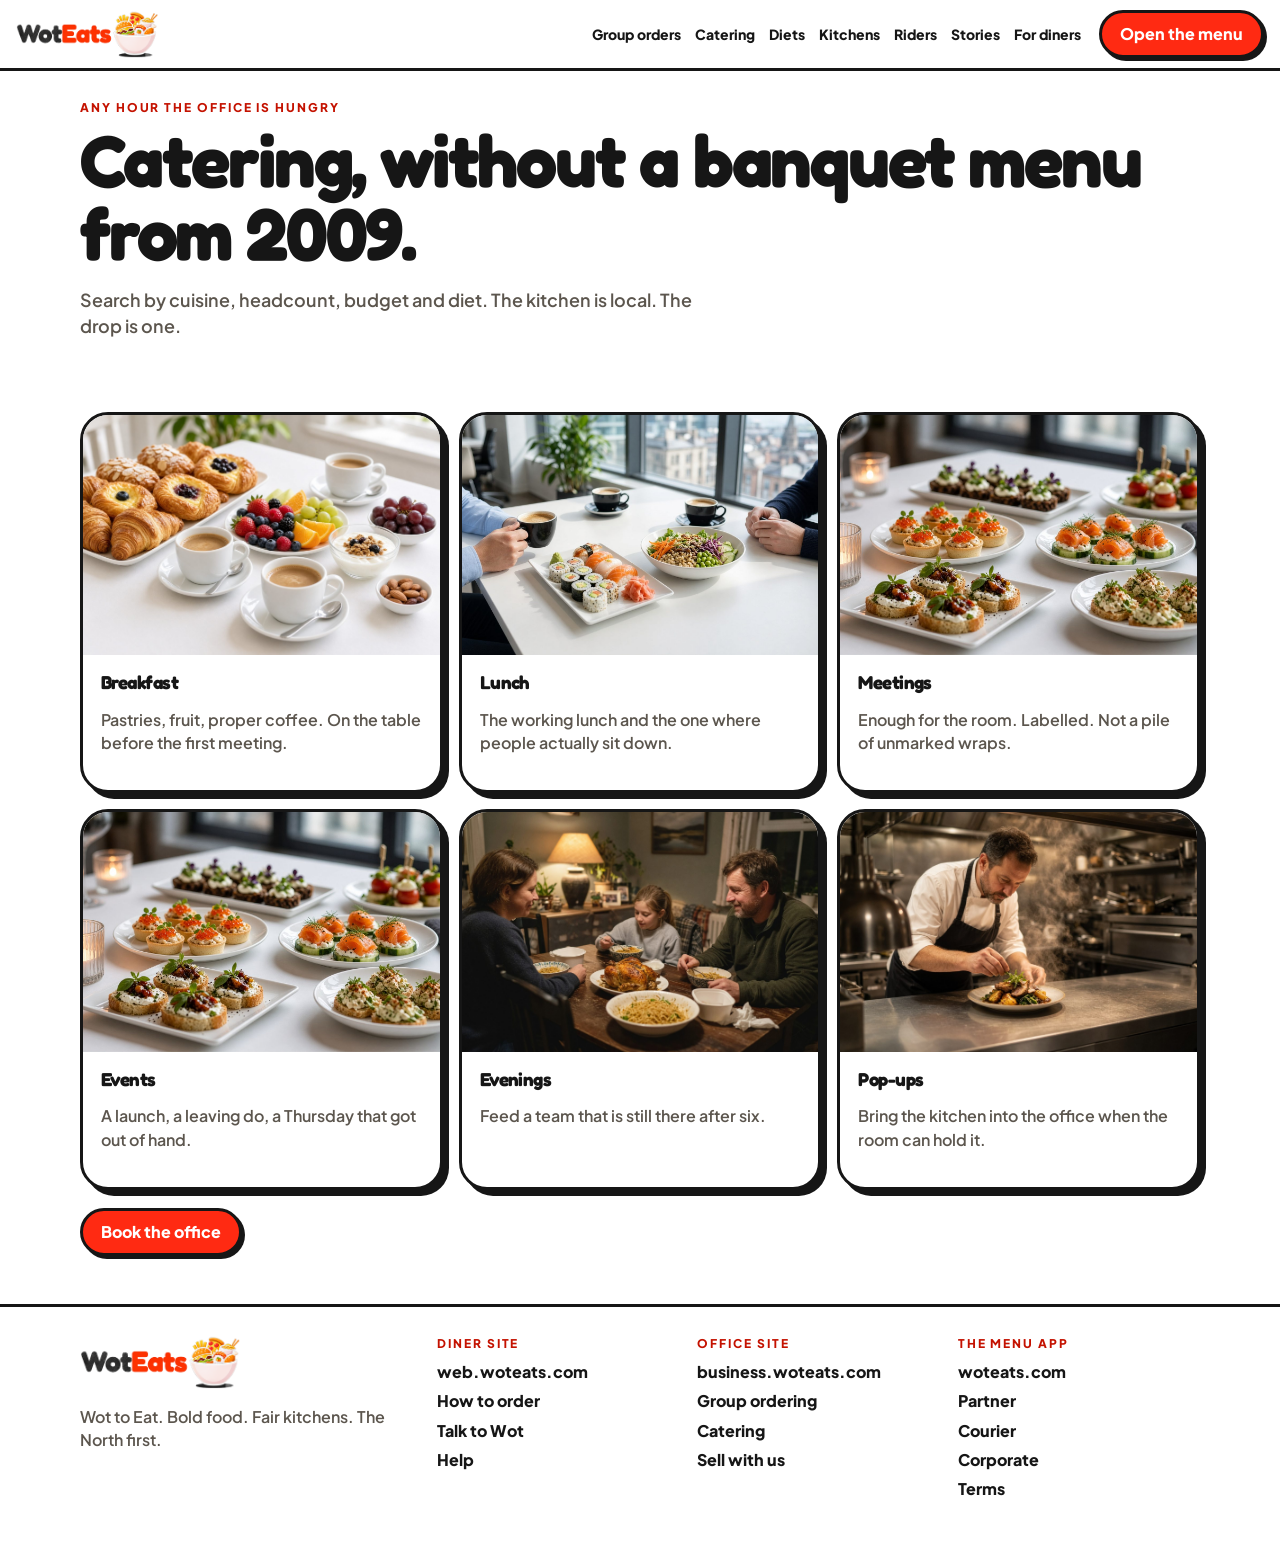
==== catering.html @ 5404f60b "Open the WotEats marketing site." ====
<!doctype html>
<html lang="en-GB">
<head>
<meta charset="utf-8">
<meta name="viewport" content="width=device-width, initial-scale=1">
<title>Catering — WotEats</title>
<meta name="description" content="Breakfast, lunch, meetings, events and evening meals from local kitchens.">
<link rel="icon" href="img/favicon.png">
<link rel="preconnect" href="https://fonts.googleapis.com">
<link href="https://fonts.googleapis.com/css2?family=Fredoka:wght@600;700&family=Plus+Jakarta+Sans:wght@500;600;700;800&display=swap" rel="stylesheet">
<link rel="stylesheet" href="styles.css">
</head>
<body>
<header class="bar">
  <a href="https://business.woteats.com" aria-label="WotEats home"><img src="img/logo.png" alt="WotEats"></a>
  <nav>
    <a href="group.html">Group orders</a><a href="catering.html">Catering</a><a href="diets.html">Diets</a><a href="kitchens.html">Kitchens</a><a href="riders.html">Riders</a><a href="stories.html">Stories</a>
    <a href="https://web.woteats.com">For diners</a>
  </nav>
  <a class="btn" href="https://woteats.com">Open the menu</a>
</header>
<main class="wrap">

<section>
  <p class="kicker">Any hour the office is hungry</p>
  <h1>Catering, without a banquet menu from 2009.</h1>
  <p class="lede">Search by cuisine, headcount, budget and diet. The kitchen is local. The drop is one.</p>
</section>
<section>
  <div class="grid3"><article class="card"><img class="photo" src="img/breakfast.jpg" alt=""><div class="pad"><h3>Breakfast</h3><p class="muted">Pastries, fruit, proper coffee. On the table before the first meeting.</p></div></article><article class="card"><img class="photo" src="img/office.jpg" alt=""><div class="pad"><h3>Lunch</h3><p class="muted">The working lunch and the one where people actually sit down.</p></div></article><article class="card"><img class="photo" src="img/canapes.jpg" alt=""><div class="pad"><h3>Meetings</h3><p class="muted">Enough for the room. Labelled. Not a pile of unmarked wraps.</p></div></article></div>
  <div style="height:16px"></div>
  <div class="grid3"><article class="card"><img class="photo" src="img/canapes.jpg" alt=""><div class="pad"><h3>Events</h3><p class="muted">A launch, a leaving do, a Thursday that got out of hand.</p></div></article><article class="card"><img class="photo" src="img/family.jpg" alt=""><div class="pad"><h3>Evenings</h3><p class="muted">Feed a team that is still there after six.</p></div></article><article class="card"><img class="photo" src="img/kitchen.jpg" alt=""><div class="pad"><h3>Pop-ups</h3><p class="muted">Bring the kitchen into the office when the room can hold it.</p></div></article></div>
  <div class="row"><a class="btn" href="https://woteats.com/corporate">Book the office</a></div>
</section>

</main>
<footer>
  <div class="wrap foot">
    <div>
      <img src="img/logo.png" alt="" style="height:54px">
      <p class="muted">Wot to Eat. Bold food. Fair kitchens. The North first.</p>
    </div>
    <div>
      <p class="kicker">Diner site</p>
      <a href="https://web.woteats.com">web.woteats.com</a>
      <a href="https://web.woteats.com/order.html">How to order</a>
      <a href="https://web.woteats.com/wot.html">Talk to Wot</a>
      <a href="https://web.woteats.com/help.html">Help</a>
    </div>
    <div>
      <p class="kicker">Office site</p>
      <a href="https://business.woteats.com">business.woteats.com</a>
      <a href="https://business.woteats.com/group.html">Group ordering</a>
      <a href="https://business.woteats.com/catering.html">Catering</a>
      <a href="https://business.woteats.com/kitchens.html">Sell with us</a>
    </div>
    <div>
      <p class="kicker">The menu app</p>
      <a href="https://woteats.com">woteats.com</a>
      <a href="https://woteats.com/partner">Partner</a>
      <a href="https://woteats.com/courier">Courier</a>
      <a href="https://woteats.com/corporate">Corporate</a>
      <a href="https://woteats.com/terms">Terms</a>
    </div>
  </div>
</footer>
</body>
</html>
---- styles.css ----
:root { --ink:#161616; --tomato:#ff2a12; --yolk:#ffcc00; --muted:#5c564e; --card:#fff; }
* { box-sizing: border-box; }
html { scroll-behavior: smooth; }
body { margin:0; background:#fff; color:var(--ink); font-family:"Plus Jakarta Sans","Avenir Next","Segoe UI",sans-serif; font-weight:600; line-height:1.45; }
h1,h2,h3,h4 { font-family:Fredoka,"Plus Jakarta Sans",sans-serif; font-weight:700; letter-spacing:-0.03em; line-height:.98; margin:0; }
img { max-width:100%; display:block; }
a { color:inherit; }
.wrap { width:min(1120px, calc(100% - 32px)); margin:0 auto; }
.bar { position:sticky; top:0; z-index:20; background:#fff; border-bottom:3px solid var(--ink); display:flex; gap:18px; align-items:center; padding:10px 16px; }
.bar img { height:48px; width:auto; }
nav { display:flex; flex-wrap:wrap; gap:8px 14px; font-size:14px; font-weight:800; margin-left:auto; }
nav a { text-decoration:none; }
nav a:hover { color:var(--tomato); }
.btn { display:inline-flex; align-items:center; justify-content:center; min-height:48px; padding:0 18px; border-radius:999px; border:3px solid var(--ink); background:var(--tomato); color:#fff; font-weight:800; text-decoration:none; box-shadow:3px 3px 0 var(--ink); }
.btn.yolk { background:var(--yolk); color:var(--ink); }
.btn.ink { background:var(--ink); color:#fff; }
.btn.ghost { background:#fff; color:var(--ink); }
.hero { display:grid; grid-template-columns:1.05fr .95fr; gap:28px; align-items:center; padding:40px 0 8px; }
.kicker { font-size:12px; font-weight:800; letter-spacing:.16em; text-transform:uppercase; color:#c41200; margin:0 0 8px; }
h1 { font-size:clamp(2.6rem, 6vw, 4.6rem); }
.lede { font-size:1.12rem; color:var(--muted); max-width:40rem; }
.row { display:flex; flex-wrap:wrap; gap:10px; margin-top:18px; }
.card { border:3px solid var(--ink); border-radius:28px; background:#fff; box-shadow:6px 6px 0 var(--ink); overflow:hidden; }
.pad { padding:18px 18px 20px; }
.photo { width:100%; height:240px; object-fit:cover; background:#f6f1ea; }
.grid2 { display:grid; grid-template-columns:1fr 1fr; gap:16px; }
.grid3 { display:grid; grid-template-columns:repeat(3,1fr); gap:16px; }
section { padding:28px 0; }
.search { display:flex; gap:8px; margin-top:18px; background:#fff; border:3px solid var(--ink); border-radius:999px; padding:6px; box-shadow:4px 4px 0 var(--yolk); }
.search input { flex:1; border:0; min-height:44px; padding:0 14px; font:inherit; font-weight:700; outline:none; background:transparent; }
.search button { border:0; }
.quote { font-family:Fredoka,sans-serif; font-size:1.35rem; line-height:1.15; }
.muted { color:var(--muted); }
.steps { counter-reset:step; display:grid; gap:12px; }
.steps li { list-style:none; border:3px solid var(--ink); border-radius:22px; padding:14px 14px 14px 64px; position:relative; background:#fff; }
.steps { margin:0; padding:0; }
.steps li::before { counter-increment:step; content:counter(step); position:absolute; left:12px; top:12px; width:38px; height:38px; border-radius:50%; background:var(--yolk); border:3px solid var(--ink); display:grid; place-items:center; font-family:Fredoka,sans-serif; font-weight:700; }
footer { border-top:3px solid var(--ink); margin-top:20px; padding:28px 0 48px; }
.foot { display:grid; grid-template-columns:1.4fr 1fr 1fr 1fr; gap:18px; }
.foot a { display:block; text-decoration:none; font-weight:800; margin:6px 0; }
.foot a:hover { color:var(--tomato); }
.pill { display:inline-block; border:2px solid var(--ink); border-radius:999px; padding:4px 10px; font-size:13px; font-weight:800; background:var(--yolk); }
table { width:100%; border-collapse:separate; border-spacing:0; }
th,td { text-align:left; padding:12px; border-bottom:2px solid #16161622; vertical-align:top; }
form.ask { display:grid; gap:10px; }
label { font-size:14px; font-weight:800; display:grid; gap:4px; }
input,select,textarea { min-height:48px; border:3px solid var(--ink); border-radius:16px; padding:8px 12px; font:inherit; font-weight:700; background:#fff; }
textarea { min-height:110px; }
@media (max-width:860px) {
  .hero,.grid2,.grid3,.foot { grid-template-columns:1fr; }
  .bar { flex-wrap:wrap; }
  nav { margin-left:0; width:100%; }
  .photo { height:200px; }
}
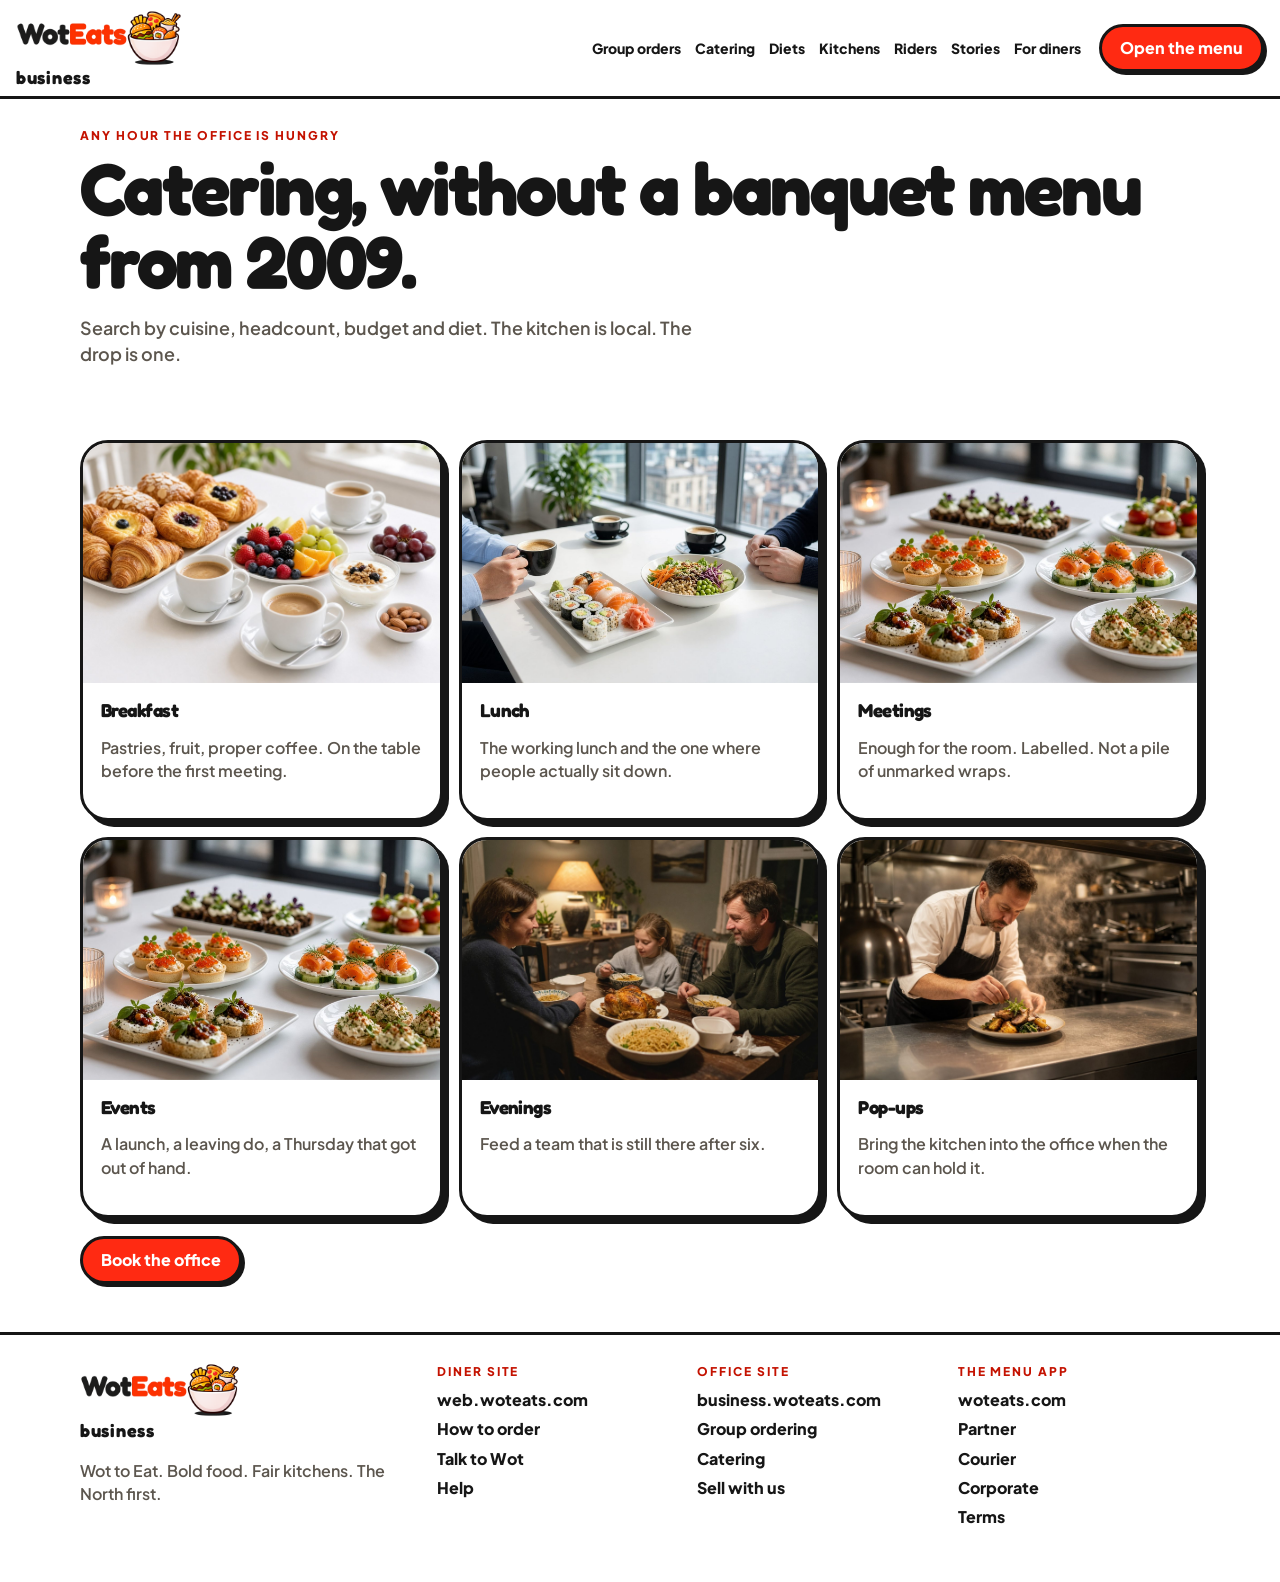
==== commit bab56cf1: "Make the WotEats business name readable on the white page." ====
--- a/catering.html
+++ b/catering.html
@@ -12,7 +12,7 @@
 </head>
 <body>
 <header class="bar">
-  <a href="https://business.woteats.com" aria-label="WotEats home"><img src="img/logo.png" alt="WotEats"></a>
+  <a class="brand" href="https://business.woteats.com" aria-label="WotEats business"><img src="img/logo.png" alt="WotEats"><span>business</span></a>
   <nav>
     <a href="group.html">Group orders</a><a href="catering.html">Catering</a><a href="diets.html">Diets</a><a href="kitchens.html">Kitchens</a><a href="riders.html">Riders</a><a href="stories.html">Stories</a>
     <a href="https://web.woteats.com">For diners</a>
@@ -37,7 +37,7 @@
 <footer>
   <div class="wrap foot">
     <div>
-      <img src="img/logo.png" alt="" style="height:54px">
+      <img src="img/logo.png" alt="WotEats" style="height:54px"><span class="biz">business</span>
       <p class="muted">Wot to Eat. Bold food. Fair kitchens. The North first.</p>
     </div>
     <div>
--- a/styles.css
+++ b/styles.css
@@ -8,7 +8,10 @@
 a { color:inherit; }
 .wrap { width:min(1120px, calc(100% - 32px)); margin:0 auto; }
 .bar { position:sticky; top:0; z-index:20; background:#fff; border-bottom:3px solid var(--ink); display:flex; gap:18px; align-items:center; padding:10px 16px; }
-.bar img { height:48px; width:auto; }
+.brand { display:flex; flex-direction:column; align-items:flex-start; text-decoration:none; line-height:1; }
+.brand img, .bar img { height:56px; width:auto; }
+.brand span, .biz { font-family:Fredoka,sans-serif; font-weight:700; font-size:18px; letter-spacing:0.04em; color:#161616; margin-top:2px; }
+
 nav { display:flex; flex-wrap:wrap; gap:8px 14px; font-size:14px; font-weight:800; margin-left:auto; }
 nav a { text-decoration:none; }
 nav a:hover { color:var(--tomato); }
